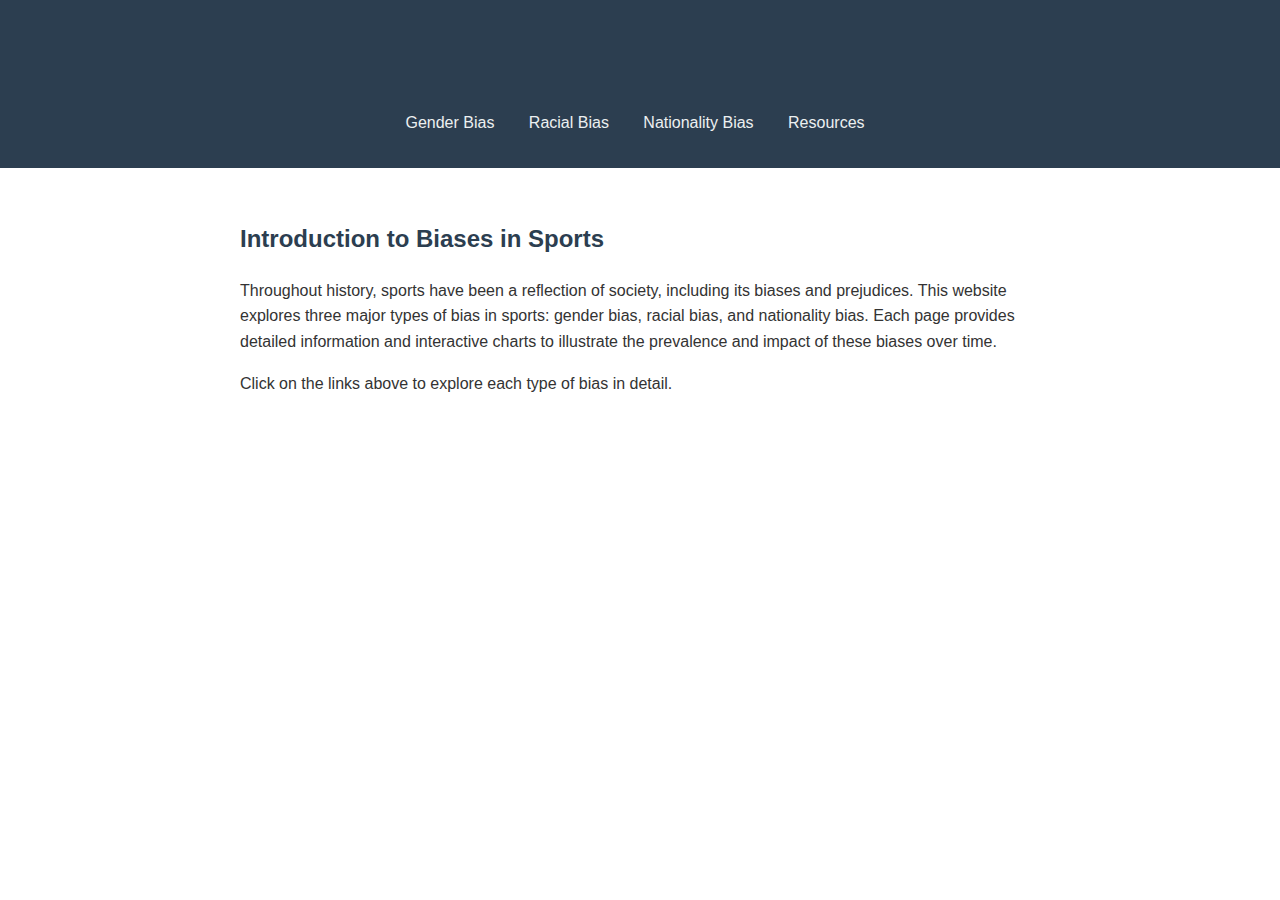
==== index.html @ fd331ce3 "File creations and initial information" ====
<!DOCTYPE html>
<html lang="en">
<head>
    <meta charset="UTF-8">
    <meta name="viewport" content="width=device-width, initial-scale=1.0">
    <title>Biases in Sports Over Time</title>
    <link rel="stylesheet" href="styles.css">
</head>
<body>
    <header>
        <h1>Biases in Sports Over Time</h1>
        <nav>
            <ul>
                <li><a href="gender-bias.html">Gender Bias</a></li>
                <li><a href="racial-bias.html">Racial Bias</a></li>
                <li><a href="nationality-bias.html">Nationality Bias</a></li>
                <li><a href="resources.html">Resources</a></li>
            </ul>
        </nav>
    </header>

    <main>
        <section id="introduction">
            <h2>Introduction to Biases in Sports</h2>
            <p>Throughout history, sports have been a reflection of society, including its biases and prejudices. This website explores three major types of bias in sports: gender bias, racial bias, and nationality bias. Each page provides detailed information and interactive charts to illustrate the prevalence and impact of these biases over time.</p>
            <p>Click on the links above to explore each type of bias in detail.</p>
        </section>
    </main>

</body>
</html>
---- styles.css ----
body {
    font-family: Arial, sans-serif;
    line-height: 1.6;
    margin: 0;
    padding: 0;
    color: #333;
}

header {
    background-color: #2c3e50;
    color: #ecf0f1;
    text-align: center;
    padding: 1rem;
}

nav ul {
    list-style-type: none;
    padding: 0;
}

nav ul li {
    display: inline;
    margin-right: 10px;
}

nav ul li a {
    color: #ecf0f1;
    text-decoration: none;
    padding: 5px 10px;
    border-radius: 5px;
    transition: background-color 0.3s;
}

nav ul li a:hover {
    background-color: #34495e;
}

main {
    max-width: 800px;
    margin: 0 auto;
    padding: 2rem;
}

section {
    margin-bottom: 2rem;
}

h1, h2, h3 {
    color: #2c3e50;
}

canvas {
    max-width: 100%;
    height: auto;
    margin: 1rem 0;
}

footer {
    background-color: #2c3e50;
    color: #ecf0f1;
    text-align: center;
    padding: 1rem;
    position: fixed;
    bottom: 0;
    width: 100%;
}

@media (max-width: 600px) {
    nav ul li {
        display: block;
        margin-bottom: 10px;
    }
}
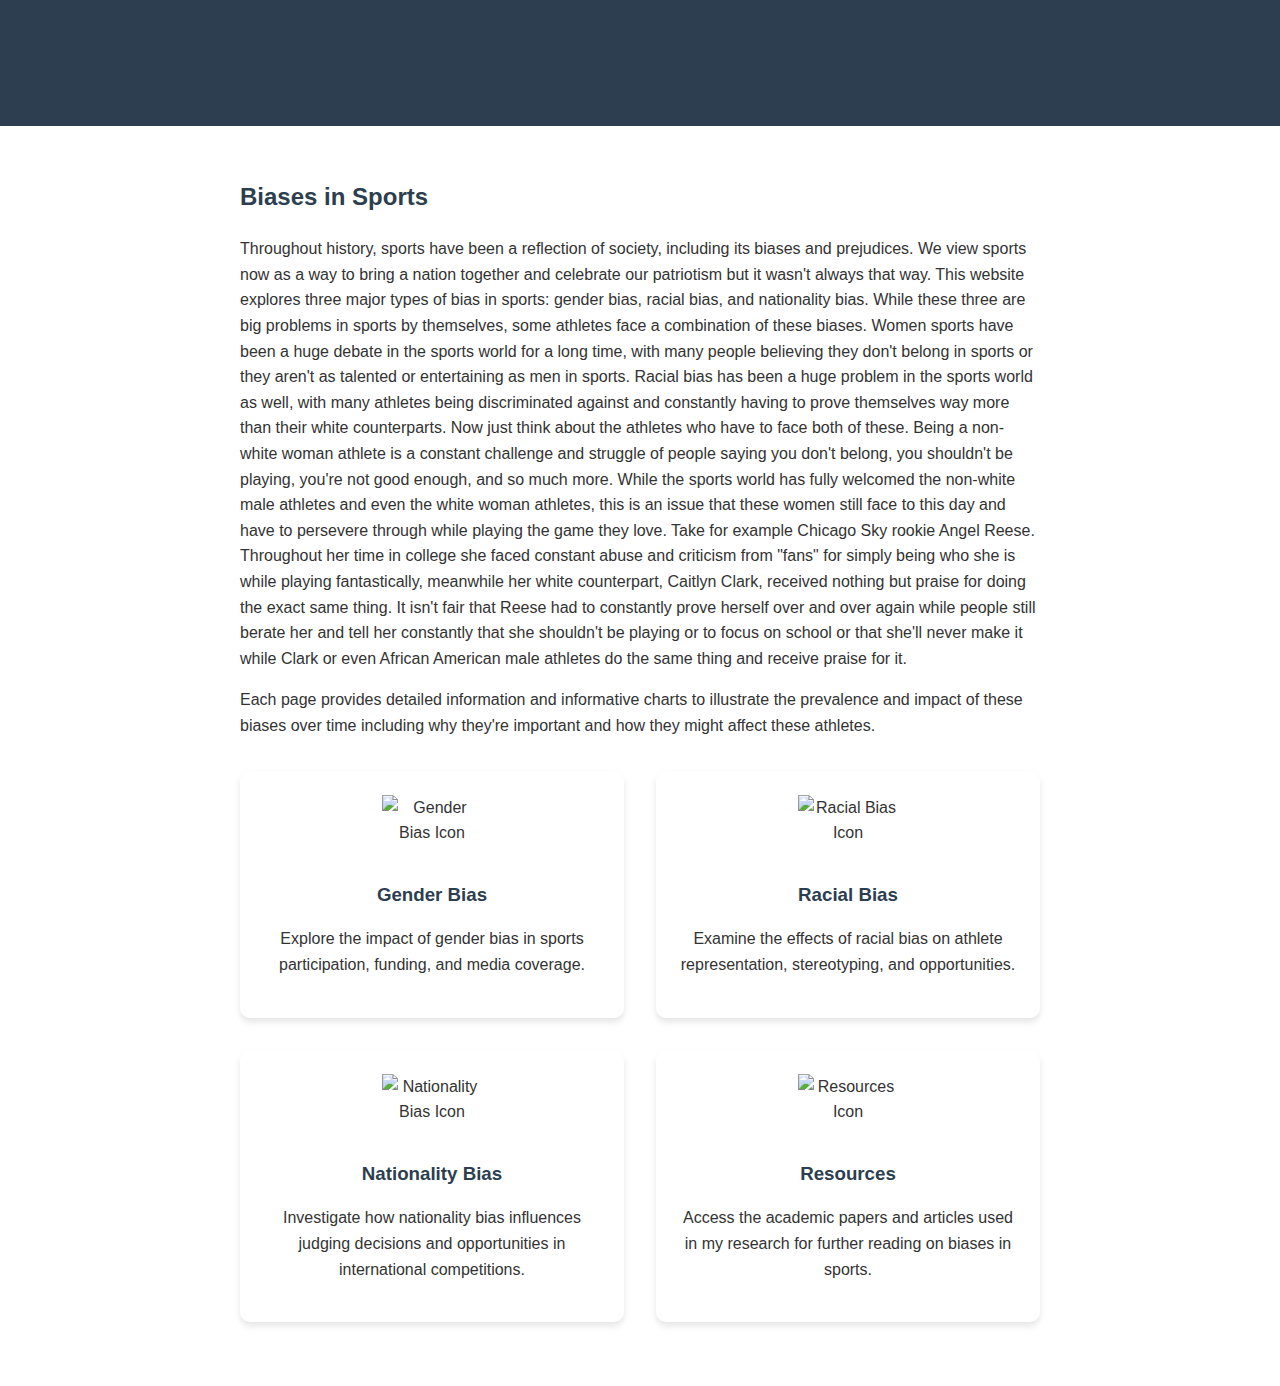
==== commit ebd6b6a6: "Finished putting in information and updated charts" ====
--- a/index.html
+++ b/index.html
@@ -9,23 +9,52 @@
 <body>
     <header>
         <h1>Biases in Sports Over Time</h1>
-        <nav>
-            <ul>
-                <li><a href="gender-bias.html">Gender Bias</a></li>
-                <li><a href="racial-bias.html">Racial Bias</a></li>
-                <li><a href="nationality-bias.html">Nationality Bias</a></li>
-                <li><a href="resources.html">Resources</a></li>
-            </ul>
-        </nav>
     </header>
 
     <main>
         <section id="introduction">
-            <h2>Introduction to Biases in Sports</h2>
-            <p>Throughout history, sports have been a reflection of society, including its biases and prejudices. This website explores three major types of bias in sports: gender bias, racial bias, and nationality bias. Each page provides detailed information and interactive charts to illustrate the prevalence and impact of these biases over time.</p>
-            <p>Click on the links above to explore each type of bias in detail.</p>
+            <h2>Biases in Sports</h2>
+            <p>Throughout history, sports have been a reflection of society, including its biases and prejudices. We view sports now as a way to bring a nation together and celebrate our patriotism 
+                but it wasn't always that way. This website explores three major types of bias in sports: gender bias, racial bias, and nationality bias. While these three are big problems in sports 
+                by themselves, some athletes face a combination of these biases. Women sports have been a huge debate in the sports world for a long time, with many people believing they don't belong
+                in sports or they aren't as talented or entertaining as men in sports. Racial bias has been a huge problem in the sports world as well, with many athletes being discriminated against 
+                and constantly having to prove themselves way more than their white counterparts. Now just think about the athletes who have to face both of these. Being a non-white woman athlete is 
+                a constant challenge and struggle of people saying you don't belong, you shouldn't be playing, you're not good enough, and so much more. While the sports world has fully welcomed the 
+                non-white male athletes and even the white woman athletes, this is an issue that these women still face to this day and have to persevere through while playing the game they love. 
+                Take for example Chicago Sky rookie Angel Reese. Throughout her time in college she faced constant abuse and criticism from "fans" for simply being who she is while playing fantastically, 
+                meanwhile her white counterpart, Caitlyn Clark, received nothing but praise for doing the exact same thing. It isn't fair that Reese had to constantly prove herself over and over 
+                again while people still berate her and tell her constantly that she shouldn't be playing or to focus on school or that she'll never make it while Clark or even African American male 
+                athletes do the same thing and receive praise for it.</p>
+
+            <p>Each page provides detailed information and informative charts to illustrate the prevalence and impact of these biases over time including why they're important and how they
+                might affect these athletes.</p>
+        </section>
+
+        <section id="bias-cards">
+            <div class="card" data-page="gender-bias.html">
+                <img src="https://www.washingtonpost.com/graphics/2019/sports/world-cup-uswnt-every-game/img/1800/HPOAHKFA3UI6TJ3H26VYJLXT5E.jpg" alt="Gender Bias Icon">
+                <h3>Gender Bias</h3>
+                <p>Explore the impact of gender bias in sports participation, funding, and media coverage.</p>
+            </div>
+            <div class="card" data-page="racial-bias.html">
+                <img src="https://m.media-amazon.com/images/M/MV5BMWU4OGFlNWUtNWI1NS00N2VlLWJlMzktNWM2YTgxOTliYmViXkEyXkFqcGc@._V1_.jpg" alt="Racial Bias Icon">
+                <h3>Racial Bias</h3>
+                <p>Examine the effects of racial bias on athlete representation, stereotyping, and opportunities.</p>
+            </div>
+            <div class="card" data-page="nationality-bias.html">
+                <img src="https://www.realresponse.com/wp-content/uploads/2021/05/RealResponse_Diversity_Runners-1-300x223.jpg" alt="Nationality Bias Icon">
+                <h3>Nationality Bias</h3>
+                <p>Investigate how nationality bias influences judging decisions and opportunities in international competitions.</p>
+            </div>
+            <div class="card" data-page="resources.html">
+                <img src="https://static01.nyt.com/images/2020/12/22/us/diversity-coaches-sports-promo-1608685943831/diversity-coaches-sports-promo-1608685943831-superJumbo.png" alt="Resources Icon">
+                <h3>Resources</h3>
+                <p>Access the academic papers and articles used in my research for further reading on biases in sports.</p>
+            </div>
         </section>
     </main>
 
+    <script src="scripts.js"></script>
+
 </body>
 </html>--- a/styles.css
+++ b/styles.css
@@ -11,6 +11,38 @@
     color: #ecf0f1;
     text-align: center;
     padding: 1rem;
+}
+
+#bias-cards {
+    display: grid;
+    grid-template-columns: repeat(auto-fit, minmax(250px, 1fr));
+    gap: 2rem;
+}
+
+.card {
+    background-color: #fff;
+    border-radius: 10px;
+    box-shadow: 0 4px 6px rgba(0, 0, 0, 0.1);
+    padding: 1.5rem;
+    text-align: center;
+    transition: transform 0.3s ease, box-shadow 0.3s ease;
+    cursor: pointer;
+}
+
+.card:hover {
+    transform: translateY(-5px);
+    box-shadow: 0 6px 12px rgba(0, 0, 0, 0.15);
+}
+
+.card img {
+    max-width: 100px;
+    height: auto;
+    margin-bottom: 1rem;
+}
+
+.card h3 {
+    color: #2c3e50;
+    margin-bottom: 0.5rem;
 }
 
 nav ul {
@@ -65,9 +97,71 @@
     width: 100%;
 }
 
+.kNKNnc video {
+    width: 100%;
+}
+
+video {
+    object-fit: contain;
+    overflow-clip-margin: content-box;
+    overflow: clip;
+}
+
+.two-column-layout {
+    display: flex;
+    flex-wrap: wrap;
+    gap: 2rem;
+    max-width: 1200px;
+    margin: 0 auto;
+    padding: 2rem;
+}
+
+#info {
+    flex: 1;
+    min-width: 300px;
+}
+
+#chart {
+    flex: 1;
+    min-width: 300px;
+}
+
+canvas {
+    width: 100%;
+    height: auto;
+}
+
+.chakra img {
+    border-style: none;
+}
+
+img {
+    max-width: 100%;
+    height: auto;
+}
+img {
+    display: inline-block;
+    vertical-align: middle;
+}
+img {
+    border: 0;
+}
+
+@media (max-width: 768px) {
+    .two-column-layout {
+        flex-direction: column;
+    }
+}
+
 @media (max-width: 600px) {
     nav ul li {
         display: block;
         margin-bottom: 10px;
     }
+}
+
+@media (max-width: 600px) {
+    #bias-cards {
+        grid-template-columns: 1fr;
+    }
 }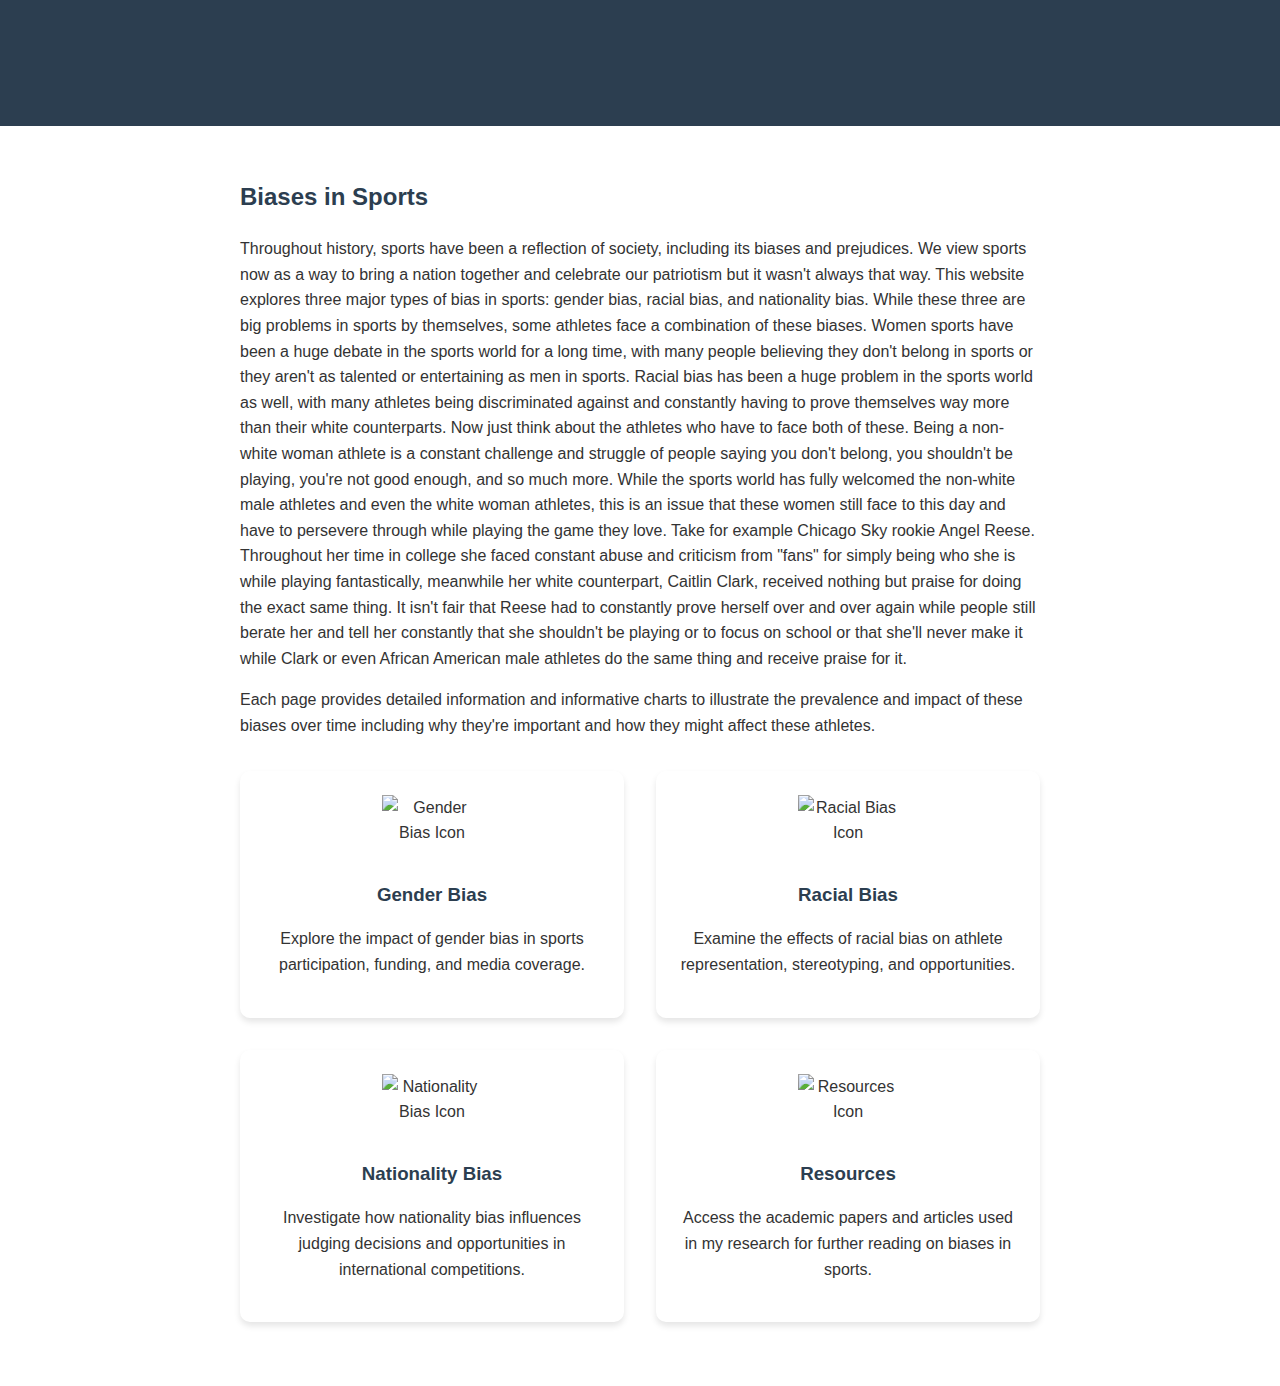
==== commit 1d33a76a: "Fixed spelling errors" ====
--- a/index.html
+++ b/index.html
@@ -22,7 +22,7 @@
                 a constant challenge and struggle of people saying you don't belong, you shouldn't be playing, you're not good enough, and so much more. While the sports world has fully welcomed the 
                 non-white male athletes and even the white woman athletes, this is an issue that these women still face to this day and have to persevere through while playing the game they love. 
                 Take for example Chicago Sky rookie Angel Reese. Throughout her time in college she faced constant abuse and criticism from "fans" for simply being who she is while playing fantastically, 
-                meanwhile her white counterpart, Caitlyn Clark, received nothing but praise for doing the exact same thing. It isn't fair that Reese had to constantly prove herself over and over 
+                meanwhile her white counterpart, Caitlin Clark, received nothing but praise for doing the exact same thing. It isn't fair that Reese had to constantly prove herself over and over 
                 again while people still berate her and tell her constantly that she shouldn't be playing or to focus on school or that she'll never make it while Clark or even African American male 
                 athletes do the same thing and receive praise for it.</p>
 
